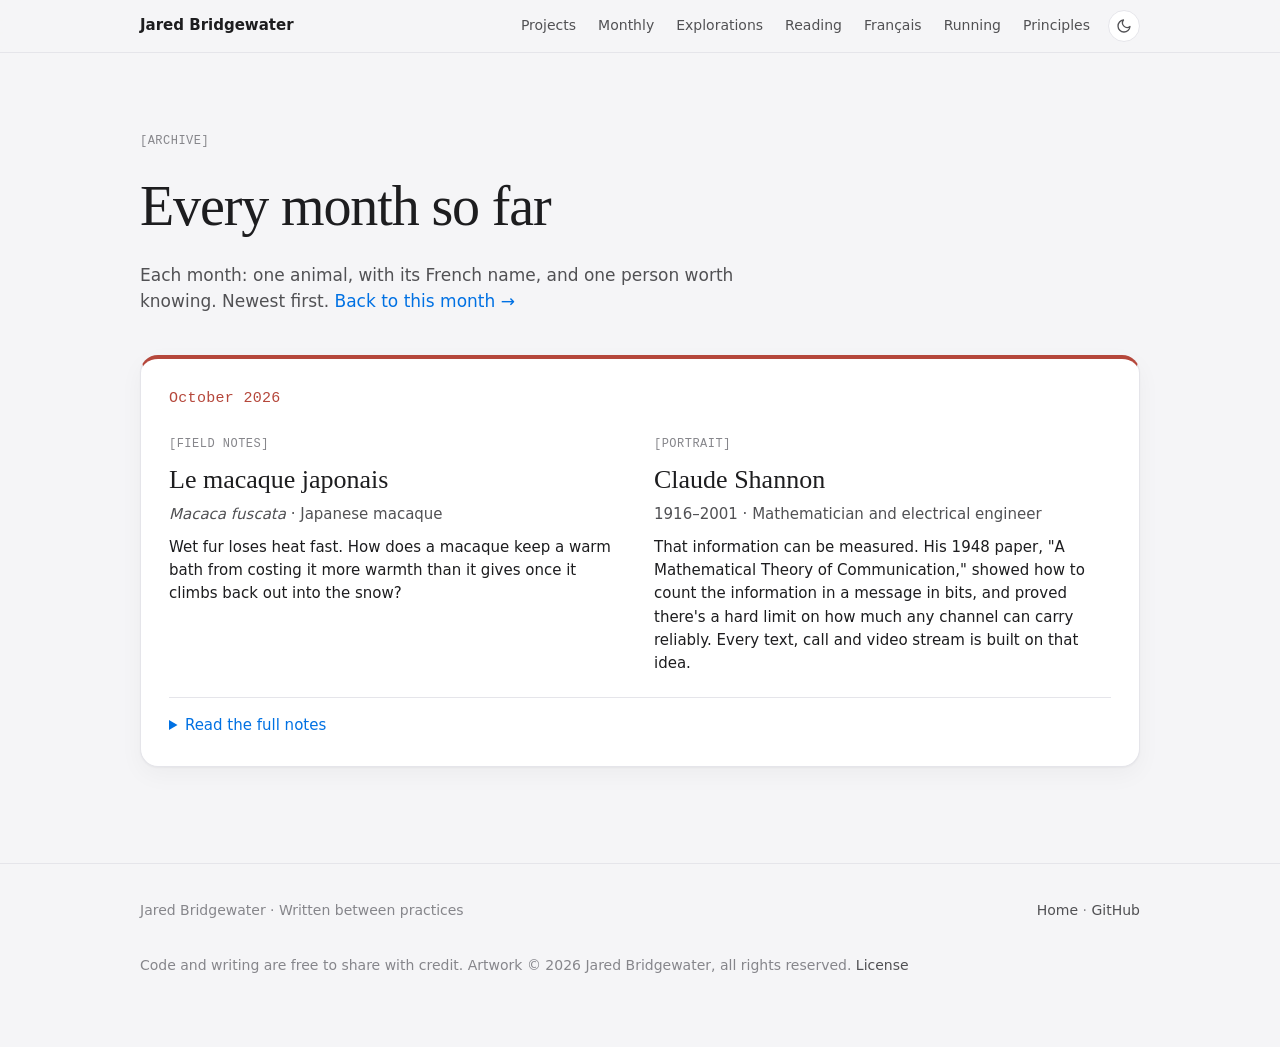
==== archive.html @ f6720f4f "Add the Triffin's dilemma Manim video to section 5 of the tariffs article Co-Authored-By: Claude Opu" ====
<!DOCTYPE html>
<!--
  ARCHIVE PAGE
  LEARN: a second page is just a second .html file. GitHub Pages serves it at
  gubbgub.github.io/archive.html. It shares style.css and site.js with the homepage,
  and monthly.js fills it from the same monthly-data.js, so nothing is written twice.
-->
<html lang="en">
<head>
  <!-- LEARN: <head> holds information ABOUT the page. Nothing in here shows up on screen. -->
  <meta charset="utf-8">
  <!-- LEARN: This line makes the page fit phone screens instead of showing a tiny desktop page. -->
  <meta name="viewport" content="width=device-width, initial-scale=1">
  <title>Archive · Jared Bridgewater</title>
  <meta name="description" content="Every past month of Field Notes and Portraits from my logbook.">

  <!-- LEARN: FAVICON. The little icon in the browser tab. Modern browsers read the SVG
       (sharp at any size); iPhones use the PNG when someone saves the site to their home screen. -->
  <link rel="icon" href="favicon.svg" type="image/svg+xml">
  <link rel="apple-touch-icon" href="apple-touch-icon.png">

  <!-- LEARN: the styles now live in their own file so every page can share them. -->
  <link rel="stylesheet" href="style.css?v=2026-11-19b">
  <!-- LEARN: this tiny script runs BEFORE the page draws. It reads the visitor's saved choice
       and applies it right away, so the page never flashes the wrong colors on load.
       If they never chose, it follows their device setting. -->
  <script>
    (function () {
      var saved = null;
      try { saved = localStorage.getItem("theme"); } catch (e) {}
      var dark = saved ? saved === "dark" : window.matchMedia("(prefers-color-scheme: dark)").matches;
      document.documentElement.setAttribute("data-theme", dark ? "dark" : "light");
    })();
  </script>
</head>
<body>
  <nav class="nav" aria-label="Main">
    <div class="wrap">
      <a class="brand" href="index.html">Jared Bridgewater</a>
      <div class="nav-right">
        <ul>
          <li><a href="index.html#projects">Projects</a></li>
          <li><a href="index.html#monthly">Monthly</a></li>
          <li><a href="index.html#explorations">Explorations</a></li>
          <li><a href="index.html#reading">Reading</a></li>
          <li><a href="index.html#francais">Français</a></li>
          <li><a href="index.html#running">Running</a></li>
          <li><a href="index.html#principles">Principles</a></li>
        </ul>
        <!-- LEARN: <svg> draws the icons with code, so they stay sharp at any size and take the text color. -->
        <button class="theme-toggle" type="button" aria-label="Switch to dark mode" title="Switch to dark mode">
          <svg class="moon" viewBox="0 0 24 24" fill="none" stroke="currentColor" stroke-width="2" stroke-linecap="round" stroke-linejoin="round" aria-hidden="true">
            <path d="M21 12.8A9 9 0 1 1 11.2 3a7 7 0 0 0 9.8 9.8z"/>
          </svg>
          <svg class="sun" viewBox="0 0 24 24" fill="none" stroke="currentColor" stroke-width="2" stroke-linecap="round" aria-hidden="true">
            <circle cx="12" cy="12" r="4"/>
            <path d="M12 2v2M12 20v2M4.9 4.9l1.4 1.4M17.7 17.7l1.4 1.4M2 12h2M20 12h2M4.9 19.1l1.4-1.4M17.7 6.3l1.4-1.4"/>
          </svg>
        </button>
      </div>
    </div>
  </nav>

  <main>
    <header class="archive-hero wrap">
      <span class="tag">Archive</span>
      <h1>Every month so far</h1>
      <p>Each month: one animal, with its French name, and one person worth knowing. Newest first. <a href="index.html#monthly">Back to this month →</a></p>
    </header>

    <div class="wrap">
      <div id="archive"></div>
      <noscript><p>Turn on JavaScript to see the archive.</p></noscript>
    </div>
  </main>

  <footer>
    <div class="wrap">
      <span>Jared Bridgewater · Written between practices</span>
      <span><a href="index.html">Home</a> · <a href="https://github.com/GubbGub">GitHub</a></span>
      <!-- LEARN: © is the HTML code for the copyright symbol. See LICENSE.md for the full terms. -->
      <p class="rights">Code and writing are free to share with credit. Artwork © 2026 Jared Bridgewater, all rights reserved. <a href="https://github.com/GubbGub/GubbGub.github.io/blob/main/LICENSE.md">License</a></p>
    </div>
  </footer>

  <script src="monthly-data.js"></script>
  <script src="monthly.js"></script>
  <script src="site.js?v=2026-11-19b"></script>
</body>
</html>
---- style.css ----
/* Shared styles for every page of the site (index.html, archive.html).
   LEARN: one stylesheet linked from several pages means a change here updates them all. */

/* ================================================================
   LEARN: CSS VARIABLES (custom properties)
   Every color and font is defined once, here, on :root (the whole page).
   Everywhere else uses var(--name). Change a color here and it changes
   everywhere. This is how real design systems work.
   ================================================================ */
:root {
  --canvas: #F5F5F7;        /* page background, Apple's light gray */
  --surface: #FFFFFF;       /* cards */
  --ink: #1D1D1F;           /* main text */
  --ink-2: #515154;         /* secondary text */
  --ink-3: #86868B;         /* labels, dates */
  --line: #E5E5EA;          /* hairline borders */
  --accent: #0071E3;        /* links */
  --good: #248A3D;          /* "active" status */
  --shadow: 0 1px 2px rgba(0,0,0,.04), 0 8px 24px rgba(0,0,0,.04);

  /* LEARN: a "font stack" lists fonts in order of preference. The browser
     uses the first one installed. These are all built into Macs, Windows
     and phones, so nothing has to download. */
  --sans: system-ui, -apple-system, BlinkMacSystemFont, "Segoe UI", Roboto, sans-serif;
  --serif: ui-serif, "New York", "Iowan Old Style", Charter, Georgia, serif;
  --mono: ui-monospace, "SF Mono", Menlo, Consolas, monospace;

  --radius: 18px;
  --page: 1040px;           /* widest the content gets */
}

/* LEARN: DARK MODE, THREE WAYS IN.
   1. The media query applies the dark colors when the visitor's device is in dark mode...
   2. ...unless they clicked the toggle and chose light (data-theme="light" on <html>).
   3. Clicking the toggle to dark sets data-theme="dark", which applies the dark colors
      even on a device that's in light mode.
   :root:not([data-theme="light"]) means "the page, unless it's been set to light". */
@media (prefers-color-scheme: dark) {
  :root:not([data-theme="light"]) {
    --canvas: #000000;
    --surface: #1C1C1E;
    --ink: #F5F5F7;
    --ink-2: #A1A1A6;
    --ink-3: #6E6E73;
    --line: #2C2C2E;
    --accent: #2997FF;
    --good: #30D158;
    --shadow: none;
    color-scheme: dark;
  }
}
:root[data-theme="dark"] {
  --canvas: #000000;
  --surface: #1C1C1E;
  --ink: #F5F5F7;
  --ink-2: #A1A1A6;
  --ink-3: #6E6E73;
  --line: #2C2C2E;
  --accent: #2997FF;
  --good: #30D158;
  --shadow: none;
  color-scheme: dark;
}

/* LEARN: box-sizing: border-box makes width include padding and border.
   Without it, a 300px box with 20px padding is secretly 340px wide. */
*, *::before, *::after { box-sizing: border-box; }

html { scroll-behavior: smooth; }
@media (prefers-reduced-motion: reduce) { html { scroll-behavior: auto; } }

body {
  margin: 0;
  background: var(--canvas);
  color: var(--ink);
  font-family: var(--sans);
  font-size: 17px;
  line-height: 1.55;
  -webkit-font-smoothing: antialiased;
}

a { color: var(--accent); text-decoration: none; }
a:hover { text-decoration: underline; }
/* LEARN: :focus-visible shows an outline only for keyboard users, so people
   who navigate with Tab can see where they are. Never remove focus styles. */
a:focus-visible, button:focus-visible { outline: 3px solid var(--accent); outline-offset: 3px; border-radius: 6px; }

img { max-width: 100%; display: block; }

/* LEARN: a reusable "wrapper" class. It centers content and caps its width.
   max() picks the larger value, so the side padding is never under 20px. */
.wrap {
  width: 100%;
  max-width: var(--page);
  margin: 0 auto;
  padding-left: max(20px, env(safe-area-inset-left));
  padding-right: max(20px, env(safe-area-inset-right));
}

/* ---------- Small reusable pieces ---------- */

/* The monospace [TAG] labels */
.tag {
  font-family: var(--mono);
  font-size: 12px;
  letter-spacing: .04em;
  color: var(--ink-3);
  text-transform: uppercase;
}
.tag::before { content: "["; }
.tag::after  { content: "]"; }
/* LEARN: ::before and ::after add content with CSS alone. The brackets
   aren't in the HTML; CSS draws them on every .tag. */

.status {
  display: inline-flex;
  align-items: center;
  gap: 6px;
  font-size: 13px;
  color: var(--ink-2);
}
.status::before {
  content: "";
  width: 7px; height: 7px;
  border-radius: 50%;
  background: var(--ink-3);
}
.status.active::before { background: var(--good); }

.card {
  background: var(--surface);
  border-radius: var(--radius);
  box-shadow: var(--shadow);
  border: 1px solid var(--line);
  padding: 28px;
}

/* Section headings */
/* LEARN: padding-top only. The shorthand "padding: 72px 0 0" would also set the
   left/right padding to 0 and wipe out the .wrap side margins on phones. */
.section { padding-top: 72px; }
.section-head { margin-bottom: 28px; max-width: 640px; }
.section-head h2 {
  font-size: clamp(28px, 4vw, 40px);
  line-height: 1.1;
  letter-spacing: -.02em;
  margin: 8px 0 10px;
  font-weight: 700;
  text-wrap: balance;
}
/* LEARN: clamp(min, preferred, max) makes text grow with the screen
   (4vw = 4% of the window width) but never smaller than 28px or bigger than 40px. */
.section-head p { margin: 0; color: var(--ink-2); }

/* ================================================================
   NAVIGATION
   LEARN: position: sticky keeps the bar at the top while you scroll.
   backdrop-filter blurs whatever scrolls underneath, like Apple's menus.
   ================================================================ */
.nav {
  position: sticky;
  top: 0;
  z-index: 10;
  background: color-mix(in srgb, var(--canvas) 80%, transparent);
  backdrop-filter: saturate(180%) blur(20px);
  -webkit-backdrop-filter: saturate(180%) blur(20px);
  border-bottom: 1px solid var(--line);
}
.nav .wrap {
  display: flex;
  align-items: center;
  justify-content: space-between;
  gap: 16px;
  height: 52px;
}
.brand { font-weight: 600; color: var(--ink); font-size: 15px; white-space: nowrap; }
.nav ul {
  list-style: none;
  display: flex;
  gap: 22px;
  margin: 0;
  padding: 0;
  font-size: 14px;
  overflow-x: auto;      /* on small phones the links scroll sideways */
  min-width: 0;
  scrollbar-width: none;
}
.nav ul a { color: var(--ink-2); white-space: nowrap; }
.nav ul a:hover { color: var(--ink); text-decoration: none; }
.nav-right { display: flex; align-items: center; gap: 18px; min-width: 0; }

/* The light/dark toggle: a round icon button.
   LEARN: both icons are in the HTML; CSS shows the moon in light mode and the sun in dark mode. */
.theme-toggle {
  flex: none;
  width: 32px; height: 32px;
  display: grid; place-items: center;
  border: 1px solid var(--line);
  border-radius: 50%;
  background: var(--surface);
  color: var(--ink-2);
  cursor: pointer;
  padding: 0;
}
.theme-toggle:hover { color: var(--ink); border-color: var(--ink-3); }
.theme-toggle svg { width: 16px; height: 16px; }
.theme-toggle .sun { display: none; }
:root[data-theme="dark"] .theme-toggle .sun { display: block; }
:root[data-theme="dark"] .theme-toggle .moon { display: none; }

/* ================================================================
   HERO
   ================================================================ */
.hero { padding-top: 88px; padding-bottom: 8px; }
.hero h1 {
  font-family: var(--serif);
  font-weight: 500;
  font-size: clamp(40px, 7vw, 72px);
  line-height: 1.04;
  letter-spacing: -.02em;
  margin: 14px 0 20px;
  max-width: 14ch;      /* LEARN: ch = width of the "0" character, a good way to size text blocks */
  text-wrap: balance;
}
.hero .lede {
  font-family: var(--serif);
  font-size: clamp(19px, 2.2vw, 23px);
  color: var(--ink-2);
  max-width: 36em;
  margin: 0;
}

/* "Right now" strip, like the "currently reading" panels on Gates Notes */
.now {
  margin-top: 44px;
  display: grid;
  grid-template-columns: repeat(auto-fit, minmax(220px, 1fr));
  gap: 1px;
  background: var(--line);       /* the 1px gap shows this color = hairline dividers */
  border: 1px solid var(--line);
  border-radius: var(--radius);
  overflow: hidden;
}
/* LEARN: CSS GRID. repeat(auto-fit, minmax(220px, 1fr)) means "fit as many
   columns as you can, each at least 220px wide, and share leftover space."
   Four columns on a laptop, two on a tablet, one on a phone, no extra code. */
.now div { background: var(--surface); padding: 18px 20px; }
.now .tag { display: block; margin-bottom: 4px; }
.now strong { font-weight: 600; font-size: 15px; }

/* ================================================================
   PROJECTS
   ================================================================ */
.projects {
  display: grid;
  grid-template-columns: repeat(2, minmax(0, 1fr));
  gap: 20px;
}
.projects .featured { grid-column: 1 / -1; }   /* LEARN: span from the first grid line to the last */

.project { display: flex; flex-direction: column; gap: 14px; }
.project-top { display: flex; justify-content: space-between; align-items: center; gap: 12px; flex-wrap: wrap; }
.project h3 { font-size: 22px; line-height: 1.25; margin: 0; letter-spacing: -.01em; text-wrap: balance; }
.featured h3 { font-family: var(--serif); font-weight: 500; font-size: clamp(24px, 3vw, 30px); max-width: 44ch; }
.project p { margin: 0; color: var(--ink-2); }
.stack { display: flex; flex-wrap: wrap; gap: 6px; margin: 0; padding: 0; list-style: none; }
.stack li {
  font-family: var(--mono);
  font-size: 12px;
  padding: 3px 8px;
  border-radius: 6px;
  background: var(--canvas);
  color: var(--ink-2);
}

/* A single dated log entry inside a project */
.log {
  border-top: 1px solid var(--line);
  padding-top: 14px;
  display: grid;
  grid-template-columns: 92px 1fr;
  gap: 12px;
  font-size: 15px;
}
.log time { font-family: var(--mono); font-size: 12px; color: var(--ink-3); padding-top: 3px; }
.log p { color: var(--ink); }

.links { display: flex; gap: 18px; flex-wrap: wrap; font-size: 15px; margin-top: auto; }

/* French toggle button */
.lang-toggle {
  font: inherit;
  font-family: var(--mono);
  font-size: 12px;
  color: var(--accent);
  background: none;
  border: 1px solid var(--line);
  border-radius: 999px;
  padding: 4px 10px;
  cursor: pointer;
}
.lang-toggle:hover { border-color: var(--accent); }

/* ================================================================
   EXPLORATIONS
   ================================================================ */
.explore {
  display: grid;
  grid-template-columns: repeat(auto-fit, minmax(280px, 1fr));
  gap: 20px;
}
.explore .card { padding: 0; overflow: hidden; display: flex; flex-direction: column; }
.explore .body { padding: 22px 24px 26px; display: flex; flex-direction: column; gap: 8px; }
.explore h3 { margin: 0; font-size: 19px; }
.explore p { margin: 0; color: var(--ink-2); font-size: 15px; }

/* Image placeholder. Replace the <div class="figure"> with <img src="..." alt="..."> later. */
.figure {
  aspect-ratio: 4 / 3;
  background:
    linear-gradient(var(--line) 1px, transparent 1px) 0 0 / 24px 24px,
    linear-gradient(90deg, var(--line) 1px, transparent 1px) 0 0 / 24px 24px,
    var(--canvas);
  display: grid;
  place-items: center;
  color: var(--ink-3);
  font-family: var(--mono);
  font-size: 12px;
  border-bottom: 1px solid var(--line);
}
/* LEARN: two gradients stacked = graph paper. No image file needed. */

/* ================================================================
   READING LOG (the Gates Notes part)
   ================================================================ */
.book {
  display: grid;
  grid-template-columns: 160px 1fr;
  gap: 36px;
  padding: 36px;
}
.book + .book { margin-top: 20px; }

/* A book cover drawn with CSS */
.cover {
  aspect-ratio: 2 / 3;
  border-radius: 4px 10px 10px 4px;
  padding: 16px 14px;
  display: flex;
  flex-direction: column;
  justify-content: space-between;
  color: #fff;
  box-shadow: inset 6px 0 0 rgba(0,0,0,.18), 0 10px 24px rgba(0,0,0,.12);
}
.cover b { font-family: var(--serif); font-weight: 500; font-size: 19px; line-height: 1.15; }
.cover small { font-size: 11px; opacity: .8; letter-spacing: .02em; }
.cover.code { background: #2B3A55; }
.cover.goggins { background: #3B3B3B; }

.book h3 { font-family: var(--serif); font-weight: 500; font-size: 28px; margin: 6px 0 2px; letter-spacing: -.01em; }
.book .byline { color: var(--ink-3); font-size: 15px; margin: 0 0 18px; }

.note { margin: 0; }
.note + .note { margin-top: 22px; }
.note dt { margin-bottom: 6px; }
.note dd {
  margin: 0;
  font-family: var(--serif);
  font-size: 18px;
  line-height: 1.6;
  max-width: 62ch;
}
.note ul { margin: 0; padding-left: 1.1em; }
.note li + li { margin-top: 6px; }
.placeholder { color: var(--ink-3); font-style: italic; }

.progress { display: flex; align-items: center; gap: 10px; font-size: 13px; color: var(--ink-3); margin-bottom: 18px; }
.bar { flex: 1; max-width: 220px; height: 4px; border-radius: 4px; background: var(--line); overflow: hidden; }
.bar i { display: block; height: 100%; background: var(--ink); }

/* ================================================================
   FRENCH
   ================================================================ */
.levels {
  display: grid;
  grid-template-columns: repeat(6, 1fr);
  gap: 6px;
  margin: 18px 0 10px;
}
.levels span {
  text-align: center;
  font-family: var(--mono);
  font-size: 13px;
  padding: 10px 0;
  border-radius: 10px;
  background: var(--canvas);
  color: var(--ink-3);
}
.levels .done { background: var(--ink); color: var(--surface); }
.levels .now-level { outline: 2px solid var(--ink); outline-offset: -2px; color: var(--ink); background: var(--surface); }
.levels .goal { color: var(--accent); }
.french-grid { display: grid; grid-template-columns: 1.2fr 1fr; gap: 20px; }
.french-grid ul { margin: 0; padding-left: 1.1em; color: var(--ink-2); }

/* ================================================================
   OFF THE DESK (running)
   ================================================================ */
.athlete { display: grid; grid-template-columns: 1.3fr 1fr; gap: 36px; align-items: start; }
.athlete p { font-family: var(--serif); font-size: 19px; margin: 0; color: var(--ink); max-width: 34em; }
.athlete p + p { margin-top: 14px; }
.athlete .team-link { font-family: var(--sans); font-size: 16px; margin-top: 20px; }
.splits { display: grid; grid-template-columns: repeat(2, 1fr); gap: 1px; background: var(--line); border-radius: 14px; overflow: hidden; }
.splits div { background: var(--surface); padding: 16px 18px; }
.splits b { display: block; font-size: 24px; font-weight: 600; font-variant-numeric: tabular-nums; letter-spacing: -.01em; }
.splits small { color: var(--ink-3); font-size: 13px; }

/* ================================================================
   FOOTER
   ================================================================ */
footer {
  margin-top: 96px;
  padding: 36px 0 56px;
  border-top: 1px solid var(--line);
  color: var(--ink-3);
  font-size: 14px;
}
footer .wrap { display: flex; justify-content: space-between; gap: 20px; flex-wrap: wrap; }
footer a { color: var(--ink-2); }

/* ================================================================
   LEARN: RESPONSIVE BREAKPOINTS
   Below 760px wide (tablets and phones), two-column layouts become one.
   Design for the big screen, then fix what breaks when it gets narrow.
   ================================================================ */
@media (max-width: 760px) {
  .projects, .french-grid, .athlete { grid-template-columns: 1fr; }
  .book { grid-template-columns: 1fr; gap: 20px; padding: 26px; }
  .cover { width: 120px; }
  .card { padding: 22px; }
  .log { grid-template-columns: 1fr; gap: 2px; }
  .hero { padding-top: 56px; }
  .brand { display: none; }
}

/* ================================================================
   MONTHLY FEATURES
   LEARN: each month sets two variables on its card (--month-light and --month-dark,
   from monthly-data.js). This picks the right one for the theme, so one color
   choice per month works in light and dark mode.
   ================================================================ */
.monthly { --month: var(--month-light, var(--accent)); }
:root[data-theme="dark"] .monthly { --month: var(--month-dark, var(--accent)); }

#field-notes + #portrait { margin-top: 20px; }

.field-notes { padding: 0; overflow: hidden; border-top: 4px solid var(--month); }
.fn-head {
  display: grid;
  grid-template-columns: 280px 1fr;
  border-bottom: 1px solid var(--line);
}
.fn-art { border-right: 1px solid var(--line); }
.fn-art .figure, .fn-art img { height: 100%; min-height: 220px; aspect-ratio: auto; border-bottom: none; object-fit: cover; }
.fn-title { padding: 32px 36px; display: flex; flex-direction: column; justify-content: center; gap: 6px; }
.fn-title .tag { color: var(--month); }
.specimen { margin: 0; font-family: var(--mono); font-size: 12px; color: var(--ink-3); }
.fn-title h3 {
  font-family: var(--serif);
  font-weight: 500;
  font-size: clamp(30px, 4.4vw, 46px);
  line-height: 1.05;
  letter-spacing: -.02em;
  margin: 4px 0 6px;
}
.fn-names { margin: 0; color: var(--ink-2); }
.fn-status { margin: 4px 0 0; font-size: 14px; color: var(--ink-3); }

.fn-cols {
  display: grid;
  grid-template-columns: 1fr 1fr 0.85fr;
  gap: 0;
}
.fn-cols > section { padding: 28px 30px; min-width: 0; }
.fn-cols > section + section { border-left: 1px solid var(--line); }
.fn-cols h4 { margin: 0 0 12px; font-weight: 400; }
.fn-cols p { margin: 0; font-size: 15px; color: var(--ink-2); line-height: 1.6; }
.fn-cols p + p { margin-top: 12px; }

.vocab { margin: 0; display: flex; flex-direction: column; gap: 9px; }
.vocab div { display: flex; justify-content: space-between; gap: 12px; align-items: baseline; border-bottom: 1px dashed var(--line); padding-bottom: 7px; }
.vocab dt { font-family: var(--serif); font-size: 17px; color: var(--ink); }
.vocab dd { margin: 0; font-size: 13px; color: var(--ink-3); text-align: right; }
.fr-sentence { margin-top: 16px !important; font-family: var(--serif); font-style: italic; font-size: 16px !important; color: var(--ink) !important; }
.fr-sentence span { display: block; font-family: var(--sans); font-style: normal; font-size: 13px; color: var(--ink-3); margin-top: 4px; }

.fn-question {
  margin: 0 30px;
  padding: 22px 0 26px;
  border-top: 1px solid var(--line);
  display: grid;
  grid-template-columns: 120px 1fr;
  gap: 16px;
}
.fn-question .tag { color: var(--month); padding-top: 4px; }
.fn-question p { margin: 0; font-family: var(--serif); font-size: 20px; line-height: 1.45; max-width: 52ch; }

.sources { margin: 0; padding: 0 30px 26px; font-size: 13px; color: var(--ink-3); }
.sources .tag { margin-right: 6px; }
.sources a { color: var(--ink-2); text-decoration: underline; text-decoration-color: var(--line); text-underline-offset: 3px; }
.portrait .sources { padding: 18px 0 0; }

/* Portrait: an editorial column, like a magazine profile */
.portrait { padding: 36px 40px; }
.portrait h3 { font-family: var(--serif); font-weight: 500; font-size: clamp(30px, 4vw, 40px); letter-spacing: -.02em; margin: 8px 0 2px; }
.pt-meta { margin: 0 0 24px; color: var(--ink-3); }
.portrait .note { max-width: 680px; }

/* ================================================================
   PRINCIPLES
   ================================================================ */
.principles { padding: 36px 40px; }
.mottos { margin: 0 0 28px; display: grid; grid-template-columns: repeat(3, 1fr); gap: 24px; }
.mottos dt {
  font-family: var(--serif);
  font-style: italic;
  font-size: 23px;
  line-height: 1.2;
  margin-bottom: 8px;
  color: var(--ink);
}
.mottos dd { margin: 0; color: var(--ink-2); font-size: 15px; }
.creed {
  margin: 0;
  padding-top: 24px;
  border-top: 1px solid var(--line);
  font-family: var(--serif);
  font-size: clamp(19px, 2.2vw, 22px);
  line-height: 1.55;
  max-width: 40em;
}

/* ================================================================
   ARCHIVE PAGE
   ================================================================ */
.archive-hero { padding-top: 72px; }
.archive-hero h1 { font-family: var(--serif); font-weight: 500; font-size: clamp(36px, 6vw, 56px); letter-spacing: -.02em; margin: 12px 0 12px; }
.archive-hero p { color: var(--ink-2); margin: 0; max-width: 36em; }
#archive { margin-top: 40px; display: flex; flex-direction: column; gap: 20px; }
.archive-month { border-top: 4px solid var(--month); }
.archive-month > h2 { margin: 0 0 18px; font-size: 15px; font-family: var(--mono); font-weight: 400; color: var(--month); letter-spacing: .02em; }
.archive-grid { display: grid; grid-template-columns: 1fr 1fr; gap: 28px; }
.archive-grid h3 { font-family: var(--serif); font-weight: 500; font-size: 26px; margin: 6px 0 2px; }
.archive-grid p { margin: 0; color: var(--ink-2); font-size: 15px; }
.archive-q { margin-top: 10px !important; color: var(--ink) !important; }
.archive-month details { margin-top: 22px; border-top: 1px solid var(--line); padding-top: 16px; }
.archive-month summary { cursor: pointer; color: var(--accent); font-size: 15px; }
.archive-month details .card { margin-top: 16px; box-shadow: none; }

@media (max-width: 860px) {
  .fn-head { grid-template-columns: 1fr; }
  .fn-art { border-right: none; border-bottom: 1px solid var(--line); }
  .fn-art .figure, .fn-art img { min-height: 0; aspect-ratio: 16 / 9; height: auto; width: 100%; }
  .fn-cols { grid-template-columns: 1fr; }
  .fn-cols > section + section { border-left: none; border-top: 1px solid var(--line); }
  .fn-question { grid-template-columns: 1fr; gap: 6px; }
  .mottos, .archive-grid { grid-template-columns: 1fr; }
}
@media (max-width: 760px) {
  .fn-title, .portrait, .principles { padding: 24px; }
  .fn-cols > section { padding: 22px 24px; }
  .fn-question { margin: 0 24px; }
  .sources { padding: 0 24px 22px; }
}
   /* Pixel art stays crisp instead of blurry when the browser scales it. */
   .fn-art img { image-rendering: pixelated; }

/* LEARN: on phones the card stacks, so show the art as a full square instead of cropping it to a wide strip. */
@media (max-width: 860px) {
  .fn-art img { aspect-ratio: 1 / 1; width: 100%; max-width: 360px; height: auto; margin: 0 auto; display: block; object-fit: contain; }
}

/* ================================================================
   ARTICLE PAGES (long-form deep dives, like tariffs.html)
   LEARN: body text sits in a narrow column (about 68 characters a line)
   because long lines are tiring to read. Charts and figures get a wider
   column so the numbers have room.
   ================================================================ */
.article { --measure: 680px; --wide: 880px; }
.article-head { max-width: var(--measure); margin: 0 auto; padding-top: 72px; }
.article-head h1 {
  font-family: var(--serif);
  font-weight: 500;
  font-size: clamp(38px, 6.4vw, 64px);
  line-height: 1.04;
  letter-spacing: -.02em;
  margin: 14px 0 16px;
  text-wrap: balance;
}
.article-head .dek { font-family: var(--serif); font-size: clamp(19px, 2.3vw, 23px); color: var(--ink-2); margin: 0 0 22px; }
.article-meta { display: flex; flex-wrap: wrap; gap: 6px 18px; font-family: var(--mono); font-size: 12px; color: var(--ink-3); padding-bottom: 28px; border-bottom: 1px solid var(--line); }

.prose { max-width: var(--measure); margin: 0 auto; font-family: var(--serif); font-size: 19px; line-height: 1.68; }
.prose h2 {
  font-family: var(--sans);
  font-size: clamp(25px, 3.4vw, 32px);
  line-height: 1.15;
  letter-spacing: -.02em;
  margin: 72px 0 6px;
  text-wrap: balance;
}
.prose h2 + .tag { display: block; margin-bottom: 18px; }
.prose h3 { font-family: var(--sans); font-size: 20px; letter-spacing: -.01em; margin: 40px 0 8px; }
.prose p { margin: 0 0 18px; }
.prose ul, .prose ol { margin: 0 0 18px; padding-left: 1.2em; }
.prose li + li { margin-top: 8px; }
.prose strong { font-weight: 600; }
.prose a { text-decoration: underline; text-decoration-color: color-mix(in srgb, var(--accent) 35%, transparent); text-underline-offset: 3px; }

/* "Huh, why?" callouts and the math boxes */
.aside, .math-box {
  font-family: var(--sans);
  font-size: 16px;
  line-height: 1.6;
  margin: 28px 0;
  padding: 22px 24px;
  border-radius: 14px;
  background: var(--surface);
  border: 1px solid var(--line);
}
.aside { border-left: 4px solid var(--accent); }
.math-box .tag { display: block; margin-bottom: 8px; }
.math-box h3 { margin: 0 0 10px; font-size: 19px; }
.math-box p:last-child, .aside p:last-child { margin-bottom: 0; }
/* LEARN: MathML is HTML's built-in math language. <math display="block"> draws a
   centered equation with real fractions and exponents, no library needed. */
.math-box math[display="block"] { margin: 14px 0; font-size: 20px; max-width: 100%; overflow-x: auto; }
.math-box .worked { font-family: var(--mono); font-size: 14px; background: var(--canvas); border-radius: 8px; padding: 10px 14px; margin: 10px 0 14px; overflow-x: auto; }

/* The short version at the top */
.tldr { max-width: var(--measure); margin: 36px auto 0; }
.tldr ol { margin: 10px 0 0; padding-left: 1.2em; font-size: 16px; }
.tldr li + li { margin-top: 8px; }
.tldr li b { font-weight: 600; }

/* Figures: charts and pictures. Wider than the text column. */
.fig {
  max-width: var(--wide);
  margin: 36px auto;
  padding: 22px 24px 18px;
  background: var(--surface);
  border: 1px solid var(--line);
  border-radius: var(--radius);
  box-shadow: var(--shadow);
}
.fig-title { font-family: var(--sans); font-weight: 600; font-size: 17px; margin: 0 0 2px; letter-spacing: -.01em; }
.fig-sub { font-family: var(--sans); font-size: 14px; color: var(--ink-3); margin: 0 0 12px; }
/* The textbook-style caption under every figure */
.fig figcaption { font-family: var(--sans); font-size: 14px; line-height: 1.55; color: var(--ink-2); margin-top: 12px; padding-top: 12px; border-top: 1px solid var(--line); }
.fig figcaption b { color: var(--ink); font-weight: 600; }
.fig figcaption .src { display: block; margin-top: 6px; font-family: var(--mono); font-size: 11px; color: var(--ink-3); }
.fig .figure { border-radius: 10px; border: 1px solid var(--line); aspect-ratio: 16 / 9; }
.fig img { border-radius: 10px; width: 100%; height: auto; }
.fig-video { display: block; width: 100%; height: auto; border-radius: 10px; background: var(--canvas); }
.fig.portrait-fig { max-width: 520px; }
.fig.portrait-fig .figure { aspect-ratio: 4 / 5; }
/* Two figures side by side. Both pictures get the same shape (3:4) so the row lines up;
   object-fit: cover trims a little from the edges instead of squashing the image. */
.fig-pair { display: grid; grid-template-columns: 1fr 1fr; gap: 20px; max-width: var(--wide); margin: 36px auto; }
.fig-pair .fig { margin: 0; max-width: none; }
.fig-pair .fig img { aspect-ratio: 3 / 4; object-fit: cover; }
.lightbox-stage .fig-pair, .lightbox-stage .fig img { aspect-ratio: auto; object-fit: contain; }

/* Click to enlarge */
figure.zoom { cursor: zoom-in; transition: border-color .15s; }
figure.zoom:hover { border-color: var(--ink-3); }
figure.zoom:focus-visible { outline: 3px solid var(--accent); outline-offset: 3px; }
.zoom-hint { float: right; font-family: var(--mono); font-size: 11px; color: var(--ink-3); }

.lightbox {
  width: min(1200px, 96vw);
  max-height: 94vh;
  padding: 0;
  border: 1px solid var(--line);
  border-radius: var(--radius);
  background: var(--surface);
  color: var(--ink);
}
.lightbox::backdrop { background: rgba(0, 0, 0, .72); }
.lightbox-stage { padding: 28px 32px 24px; }
.lightbox-stage .fig { max-width: none; margin: 0; border: none; box-shadow: none; padding: 0; }
.lightbox-stage .zoom-hint { display: none; }
/* LEARN: never stretch a picture past its real size. Extra pixels can't be invented,
   so an image blown up beyond its resolution just turns blurry. */
.lightbox-stage img { width: auto; max-width: 100%; max-height: 80vh; margin: 0 auto; }
.lightbox-close {
  position: sticky; top: 10px; float: right; margin: 10px 10px 0 0;
  width: 34px; height: 34px; border-radius: 50%;
  border: 1px solid var(--line); background: var(--surface); color: var(--ink-2);
  font-size: 20px; line-height: 1; cursor: pointer;
}

/* Chart colors. LEARN: classes instead of fixed colors, so dark mode just works. */
.chart-svg { width: 100%; height: auto; display: block; font-family: var(--sans); font-size: 14px; overflow: visible; }
.ch-grid { stroke: var(--line); }
.ch-axis-line { stroke: var(--ink-3); }
.ch-axis { fill: var(--ink-3); font-size: 13px; }
.ch-label { fill: var(--ink); }
.ch-bold { font-weight: 600; }
.ch-small { font-size: 13px; }
.ch-note { fill: var(--ink-2); font-size: 13px; }
.ch-ref { stroke: var(--ink-3); stroke-dasharray: 4 4; }
.ch-ref-strong { stroke-dasharray: 7 5; }
.ch-line { fill: none; stroke: var(--accent); stroke-width: 2.6; stroke-linejoin: round; }
.ch-line-muted { fill: none; stroke: var(--ink-3); stroke-width: 2.6; opacity: .6; }
.ch-dot { fill: var(--accent); }
.ch-dot-muted { fill: var(--ink-3); }
.ch-hollow { fill: var(--surface); stroke: var(--ink-3); stroke-width: 2; }
.ch-bar { fill: var(--accent); }
.ch-bar-muted { fill: var(--ink-3); opacity: .35; }

.sources-list { font-family: var(--sans); font-size: 14px; line-height: 1.55; }
.sources-list li + li { margin-top: 6px; }
.notice { font-family: var(--sans); font-size: 14px; color: var(--ink-3); }

@media (max-width: 760px) {
  .prose { font-size: 18px; }
  .math-box { padding: 18px 16px; }
  .math-box math[display="block"] { font-size: 17px; }
  .fig { padding: 16px 14px 14px; margin: 28px -4px; }
  .fig-pair { grid-template-columns: 1fr; margin: 28px -4px; }
  .lightbox-stage { padding: 20px 14px; }
  .lightbox { width: 100vw; max-height: 100vh; border-radius: 0; }
}
/* LEARN: on a phone, an enlarged chart is drawn wider than the screen so the labels
   are readable; swipe sideways to see all of it. */
@media (max-width: 760px) {
  .lightbox-stage [data-chart] { overflow-x: auto; }
  .lightbox-stage .chart-svg { min-width: 680px; }
  .lightbox-stage [data-chart]::before { content: "swipe sideways →"; display: block; font-family: var(--mono); font-size: 11px; color: var(--ink-3); margin-bottom: 6px; }
}

/* LEARN: visually hidden but still read aloud by screen readers. */
.new-tab { position: absolute; width: 1px; height: 1px; overflow: hidden; clip: rect(0 0 0 0); white-space: nowrap; }
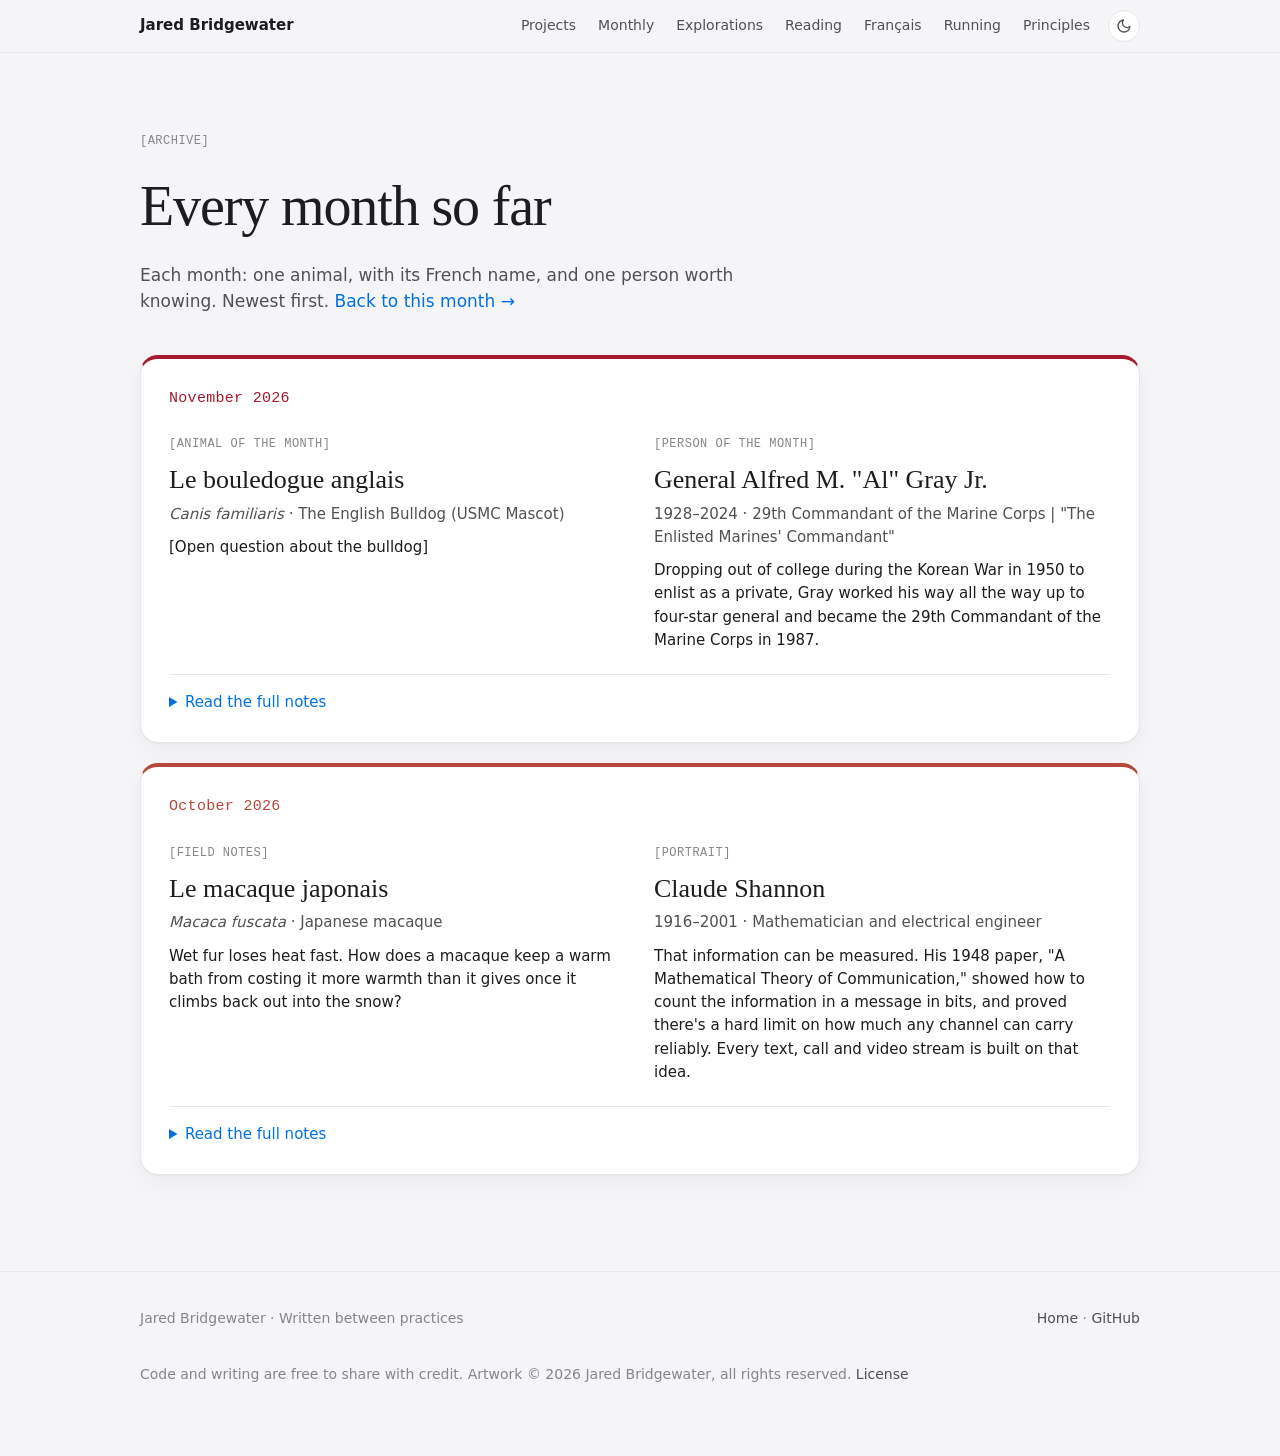
==== commit dc5dd09b: "Add photos for November: Chesty and General Gray Portrait cards can now show a photo (two columns on" ====
--- a/archive.html
+++ b/archive.html
@@ -20,7 +20,7 @@
   <link rel="apple-touch-icon" href="apple-touch-icon.png">
 
   <!-- LEARN: the styles now live in their own file so every page can share them. -->
-  <link rel="stylesheet" href="style.css?v=2026-11-19b">
+  <link rel="stylesheet" href="style.css?v=2026-11-21b">
   <!-- LEARN: this tiny script runs BEFORE the page draws. It reads the visitor's saved choice
        and applies it right away, so the page never flashes the wrong colors on load.
        If they never chose, it follows their device setting. -->
@@ -85,6 +85,6 @@
 
   <script src="monthly-data.js"></script>
   <script src="monthly.js"></script>
-  <script src="site.js?v=2026-11-19b"></script>
+  <script src="site.js?v=2026-11-21a"></script>
 </body>
 </html>
--- a/style.css
+++ b/style.css
@@ -515,6 +515,13 @@
 .pt-meta { margin: 0 0 24px; color: var(--ink-3); }
 .portrait .note { max-width: 680px; }
 
+/* LEARN: when a Portrait has a photo, the card turns into a two-column grid:
+   text on the left, a fixed-width photo on the right. minmax(0, 1fr) lets the
+   text column shrink instead of pushing the photo off the card. */
+.portrait.has-photo { display: grid; grid-template-columns: minmax(0, 1fr) 300px; gap: 40px; align-items: start; }
+.pt-photo { margin: 0; }
+.pt-photo img { width: 100%; aspect-ratio: 4 / 5; object-fit: cover; border-radius: 12px; border: 1px solid var(--line); }
+
 /* ================================================================
    PRINCIPLES
    ================================================================ */
@@ -575,6 +582,16 @@
    .fn-art img { image-rendering: pixelated; }
 
 /* LEARN: on phones the card stacks, so show the art as a full square instead of cropping it to a wide strip. */
+/* LEARN: photos (class="photo") are not pixel art, so they get normal smooth scaling.
+   On phones they show as a wide 16:9 strip, cropped around imageFocus. */
+.fn-art img.photo { image-rendering: auto; }
+@media (max-width: 860px) {
+  .fn-art img.photo { aspect-ratio: 16 / 9; max-width: none; object-fit: cover; }
+  /* On phones the Portrait photo moves above the text as a wide strip. */
+  .portrait.has-photo { grid-template-columns: 1fr; gap: 24px; }
+  .pt-photo { order: -1; }
+  .pt-photo img { aspect-ratio: 16 / 10; }
+}
 @media (max-width: 860px) {
   .fn-art img { aspect-ratio: 1 / 1; width: 100%; max-width: 360px; height: auto; margin: 0 auto; display: block; object-fit: contain; }
 }
@@ -741,3 +758,8 @@
 
 /* LEARN: visually hidden but still read aloud by screen readers. */
 .new-tab { position: absolute; width: 1px; height: 1px; overflow: hidden; clip: rect(0 0 0 0); white-space: nowrap; }
+
+/* Language switch at the top of an article */
+.article-lang { display: flex; justify-content: flex-end; margin-bottom: 8px; scroll-margin-top: 80px; }
+.article-lang .lang-toggle { scroll-margin-top: 80px; }
+.article h2[id] { scroll-margin-top: 72px; }
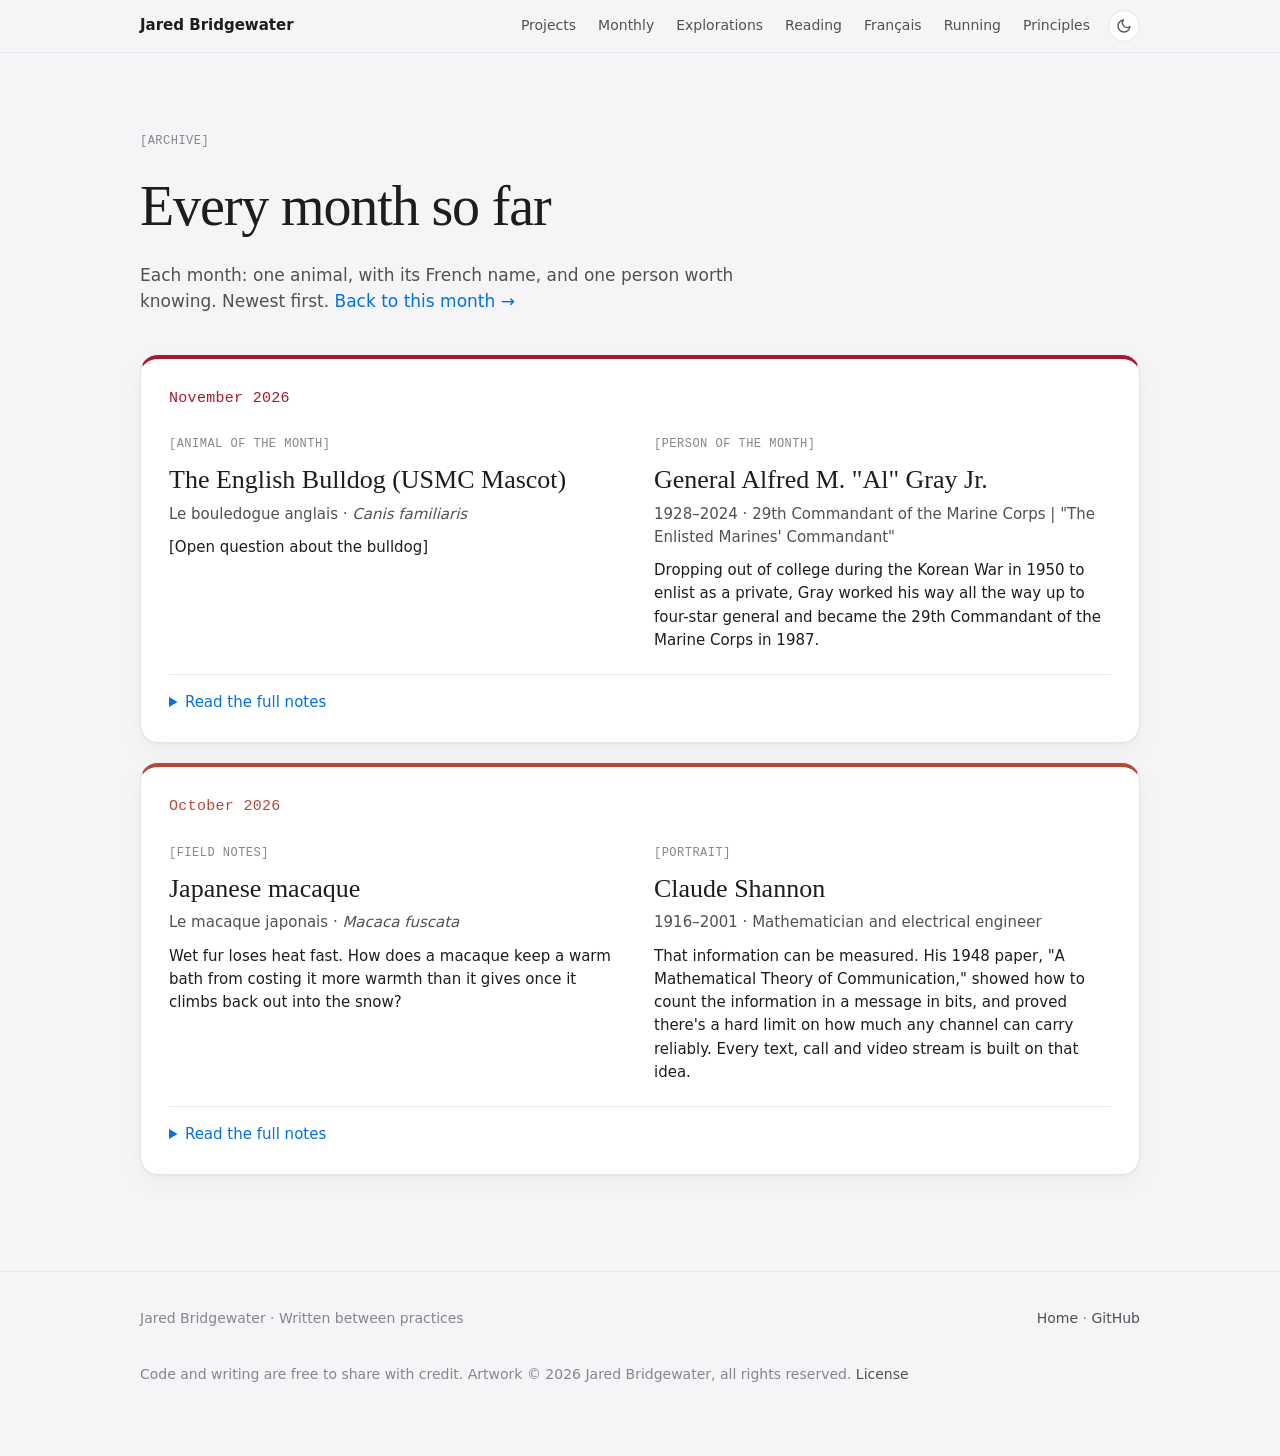
==== commit 713b3543: "Keep 'That's the point.' from wrapping onto its own line" ====
--- a/archive.html
+++ b/archive.html
@@ -20,7 +20,7 @@
   <link rel="apple-touch-icon" href="apple-touch-icon.png">
 
   <!-- LEARN: the styles now live in their own file so every page can share them. -->
-  <link rel="stylesheet" href="style.css?v=2026-11-21b">
+  <link rel="stylesheet" href="style.css?v=2026-11-21c">
   <!-- LEARN: this tiny script runs BEFORE the page draws. It reads the visitor's saved choice
        and applies it right away, so the page never flashes the wrong colors on load.
        If they never chose, it follows their device setting. -->
--- a/style.css
+++ b/style.css
@@ -228,6 +228,7 @@
   color: var(--ink-2);
   max-width: 36em;
   margin: 0;
+  text-wrap: pretty;    /* LEARN: asks the browser not to leave one lonely word on the last line */
 }
 
 /* "Right now" strip, like the "currently reading" panels on Gates Notes */
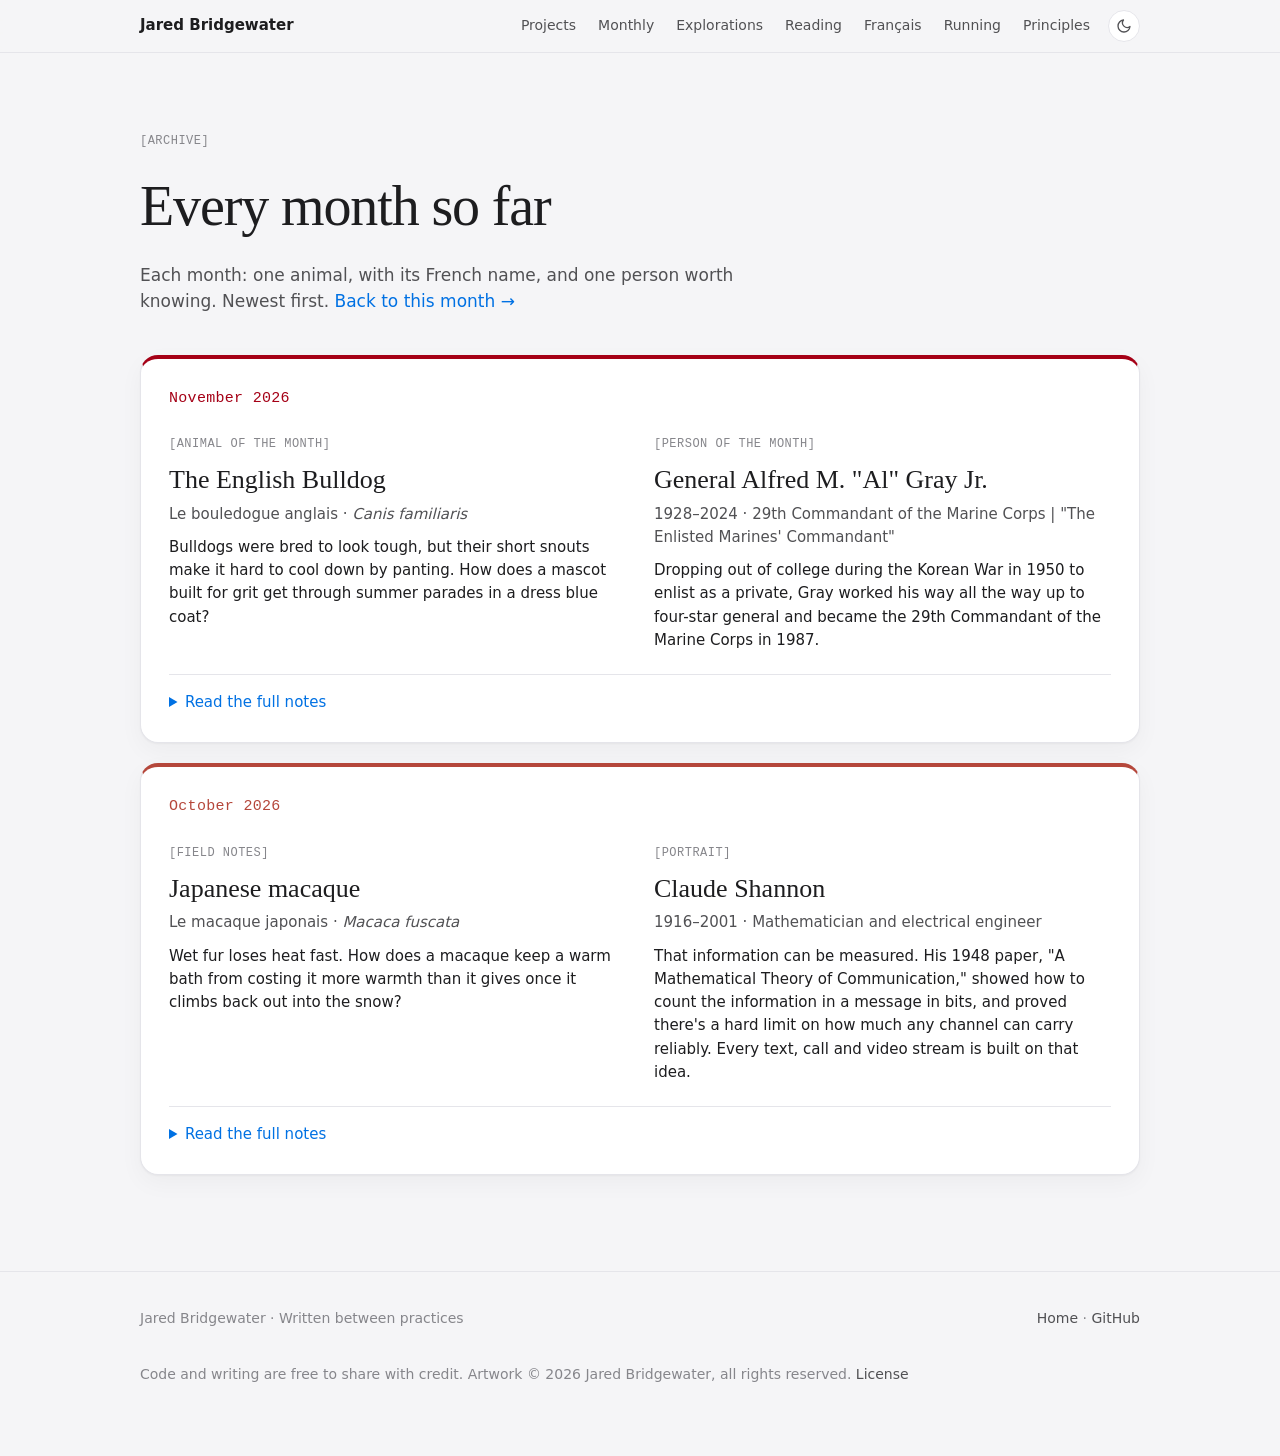
==== commit 6db61680: "Marine Corps tribute: red November cards, Gray's official portrait and the EGA - New 'tribute' month" ====
--- a/archive.html
+++ b/archive.html
@@ -20,7 +20,7 @@
   <link rel="apple-touch-icon" href="apple-touch-icon.png">
 
   <!-- LEARN: the styles now live in their own file so every page can share them. -->
-  <link rel="stylesheet" href="style.css?v=2026-11-21c">
+  <link rel="stylesheet" href="style.css?v=2026-11-21e">
   <!-- LEARN: this tiny script runs BEFORE the page draws. It reads the visitor's saved choice
        and applies it right away, so the page never flashes the wrong colors on load.
        If they never chose, it follows their device setting. -->
--- a/style.css
+++ b/style.css
@@ -226,9 +226,8 @@
   font-family: var(--serif);
   font-size: clamp(19px, 2.2vw, 23px);
   color: var(--ink-2);
-  max-width: 36em;
+  max-width: 40em;      /* LEARN: wide enough that the intro fits on two lines on a laptop or desktop */
   margin: 0;
-  text-wrap: pretty;    /* LEARN: asks the browser not to leave one lonely word on the last line */
 }
 
 /* "Right now" strip, like the "currently reading" panels on Gates Notes */
@@ -520,8 +519,28 @@
    text on the left, a fixed-width photo on the right. minmax(0, 1fr) lets the
    text column shrink instead of pushing the photo off the card. */
 .portrait.has-photo { display: grid; grid-template-columns: minmax(0, 1fr) 300px; gap: 40px; align-items: start; }
-.pt-photo { margin: 0; }
+.pt-photo { margin: 0; display: flex; flex-direction: column; gap: 20px; }
 .pt-photo img { width: 100%; aspect-ratio: 4 / 5; object-fit: cover; border-radius: 12px; border: 1px solid var(--line); }
+.pt-photo img.logo { aspect-ratio: auto; width: 62%; margin: 4px auto; object-fit: contain; border: none; border-radius: 0; }
+
+/* LEARN: TRIBUTE CARDS. Every color on the site comes from CSS variables like --ink and --line.
+   Variables are inherited, so redefining them on one element recolors everything inside it.
+   That's how one class turns a whole card red with white text, in light and dark mode alike. */
+.card.tribute {
+  background: var(--tribute);
+  border-color: var(--tribute);
+  color: var(--ink);    /* text that just inherits its color (headings, paragraphs) turns white too */
+  --ink: #FFFFFF;
+  --ink-2: rgba(255, 255, 255, .90);
+  --ink-3: rgba(255, 255, 255, .74);
+  --line: rgba(255, 255, 255, .24);
+  --accent: #FFFFFF;
+}
+/* The month's accent color would be red on red, so tribute cards use white instead.
+   The longer selector is needed to beat the dark-mode rule for .monthly. */
+.monthly.tribute, :root[data-theme="dark"] .monthly.tribute { --month: #FFFFFF; }
+.tribute .sources a { text-decoration-color: rgba(255, 255, 255, .45); }
+.tribute .pt-photo img:not(.logo) { border-color: rgba(255, 255, 255, .3); }
 
 /* ================================================================
    PRINCIPLES
@@ -592,6 +611,10 @@
   .portrait.has-photo { grid-template-columns: 1fr; gap: 24px; }
   .pt-photo { order: -1; }
   .pt-photo img { aspect-ratio: 16 / 10; }
+  /* With several images, phones show them side by side in one row instead of a tall stack. */
+  .pt-photo:has(img + img) { flex-direction: row; align-items: center; gap: 12px; }
+  .pt-photo:has(img + img) img { flex: 1; min-width: 0; aspect-ratio: 4 / 5; }
+  .pt-photo:has(img + img) img.logo { flex: 0.8; aspect-ratio: auto; width: auto; margin: 0; }
 }
 @media (max-width: 860px) {
   .fn-art img { aspect-ratio: 1 / 1; width: 100%; max-width: 360px; height: auto; margin: 0 auto; display: block; object-fit: contain; }
